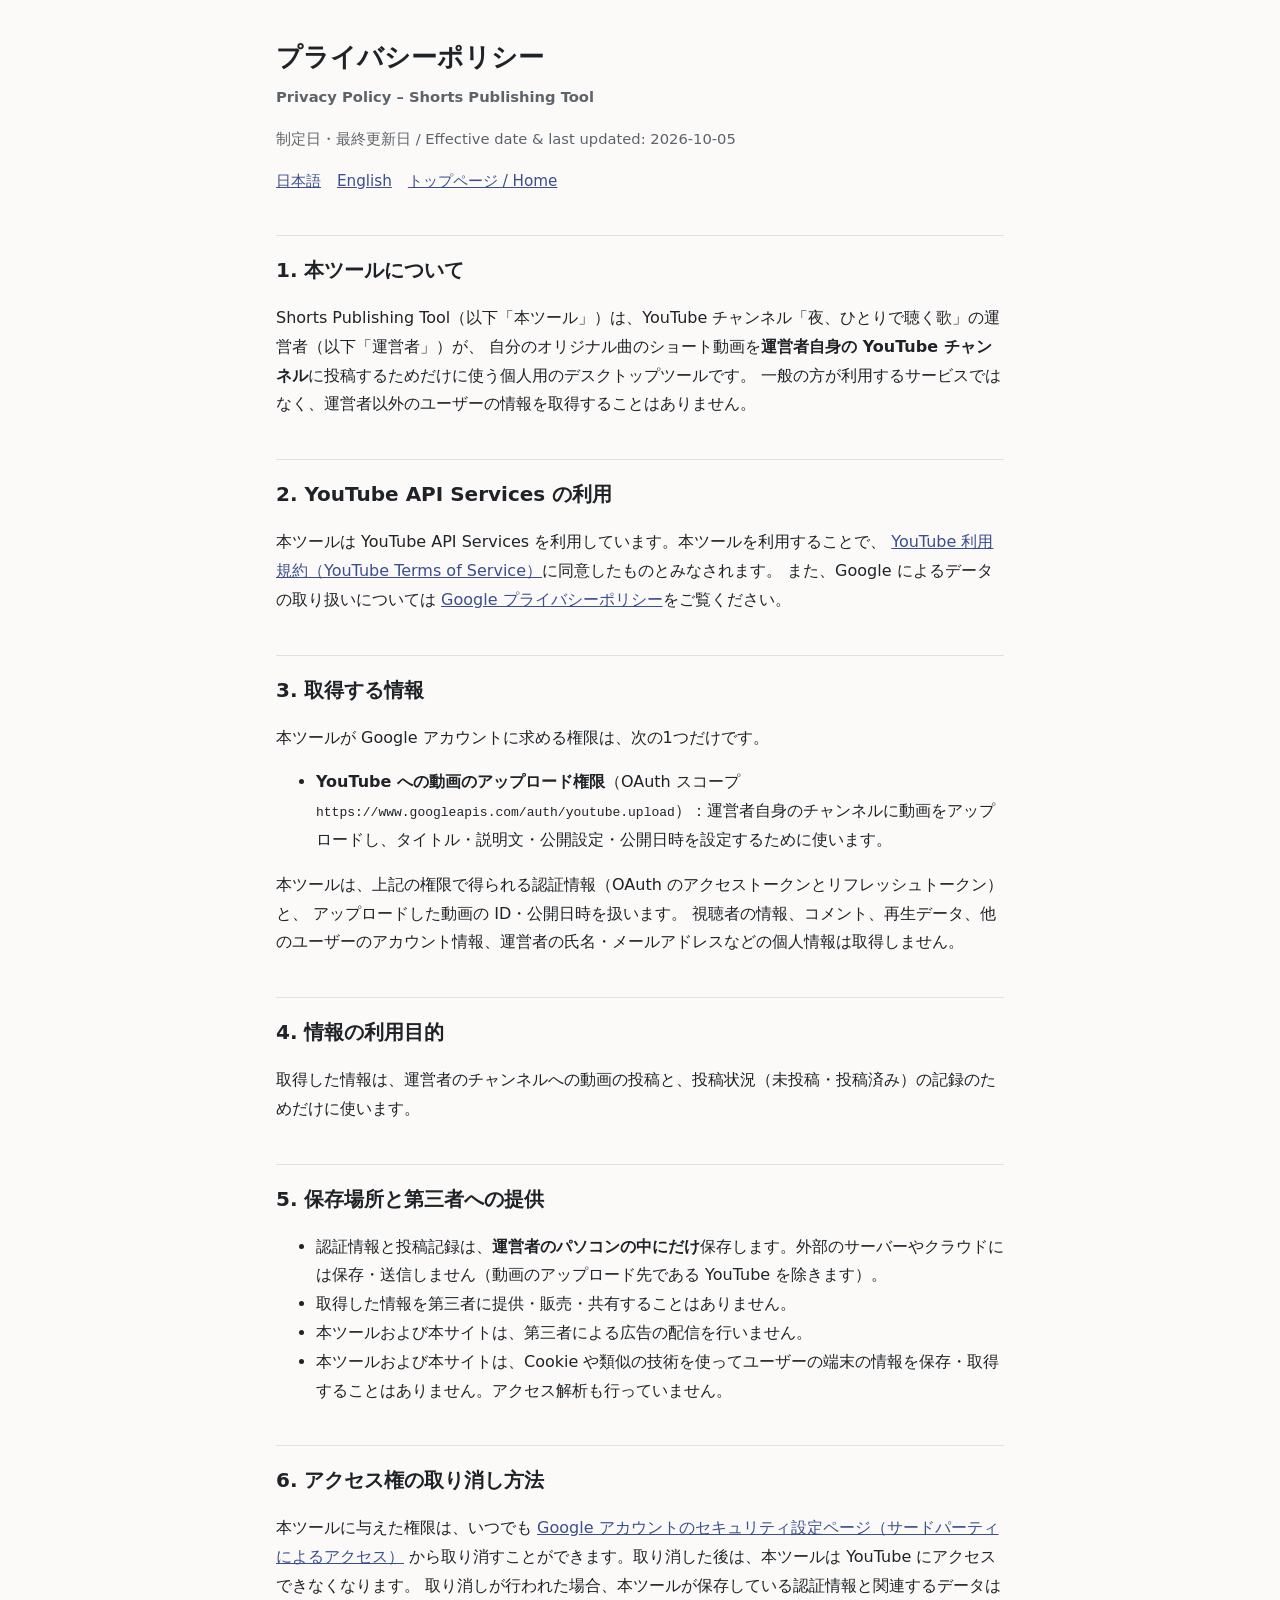
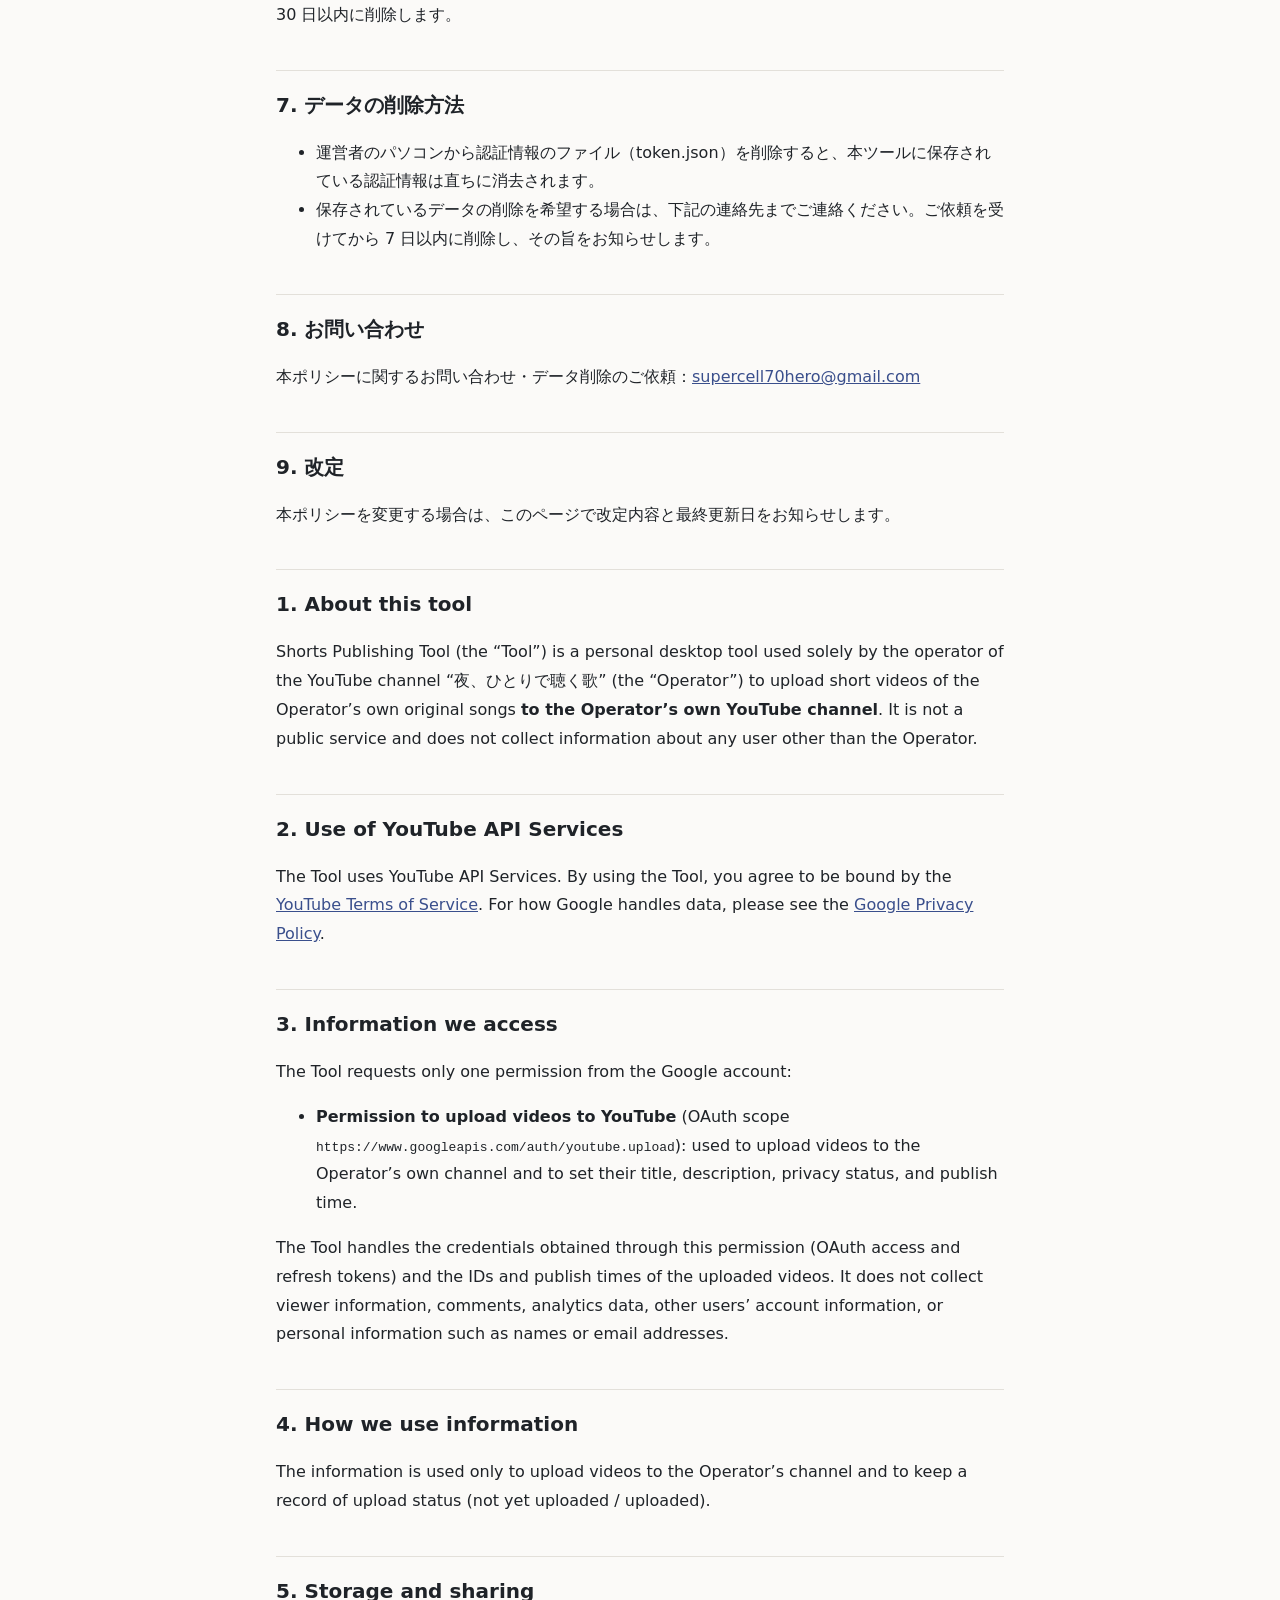
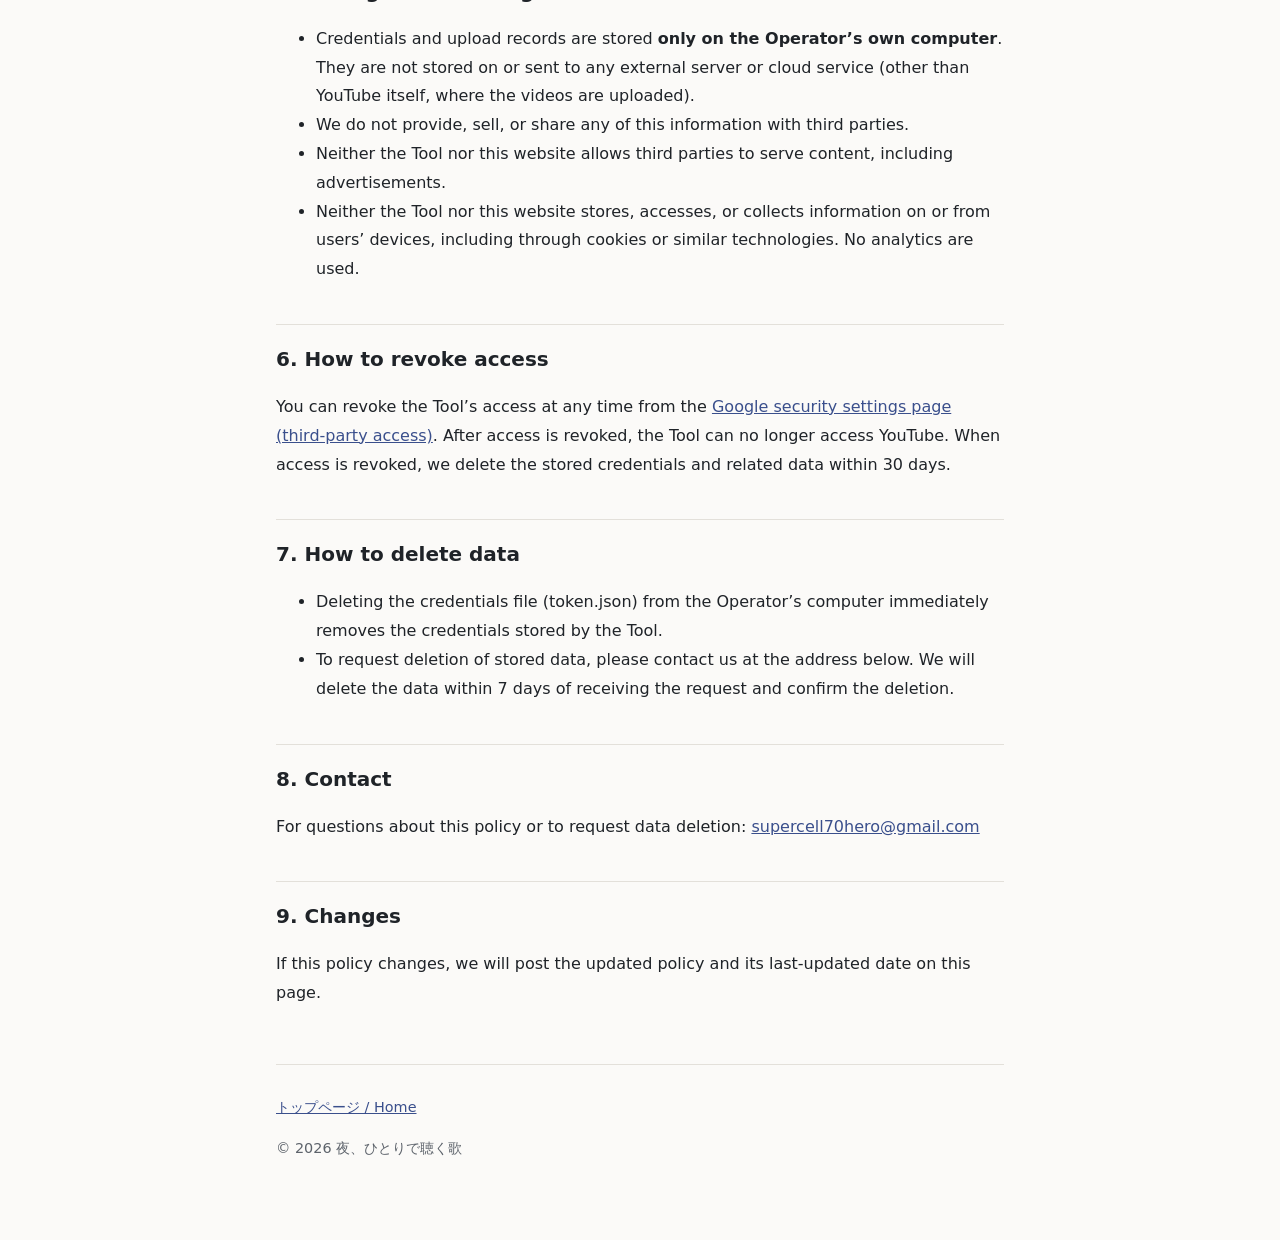
==== privacy.html @ 53562732 "Add top page and privacy policy Co-Authored-By: Claude Opus 5.5 <noreply@anthropic.com>" ====
<!doctype html>
<html lang="ja">
<head>
  <meta charset="utf-8">
  <meta name="viewport" content="width=device-width, initial-scale=1">
  <title>Privacy Policy – Shorts Publishing Tool</title>
  <meta name="description" content="Shorts Publishing Tool のプライバシーポリシー（日本語・英語）。">
  <link rel="stylesheet" href="style.css">
</head>
<body>
<main>
  <header>
    <h1>プライバシーポリシー<br><span class="muted">Privacy Policy – Shorts Publishing Tool</span></h1>
    <p class="muted">制定日・最終更新日 / Effective date &amp; last updated: 2026-10-05</p>
    <nav class="lang" aria-label="Language">
      <a href="#ja">日本語</a>
      <a href="#en">English</a>
      <a href="index.html">トップページ / Home</a>
    </nav>
  </header>

  <!-- ===================== 日本語 ===================== -->
  <section id="ja" lang="ja">
    <h2>1. 本ツールについて</h2>
    <p>
      Shorts Publishing Tool（以下「本ツール」）は、YouTube チャンネル「夜、ひとりで聴く歌」の運営者（以下「運営者」）が、
      自分のオリジナル曲のショート動画を<strong>運営者自身の YouTube チャンネル</strong>に投稿するためだけに使う個人用のデスクトップツールです。
      一般の方が利用するサービスではなく、運営者以外のユーザーの情報を取得することはありません。
    </p>

    <h2>2. YouTube API Services の利用</h2>
    <p>
      本ツールは YouTube API Services を利用しています。本ツールを利用することで、
      <a href="https://www.youtube.com/t/terms">YouTube 利用規約（YouTube Terms of Service）</a>に同意したものとみなされます。
      また、Google によるデータの取り扱いについては
      <a href="http://www.google.com/policies/privacy">Google プライバシーポリシー</a>をご覧ください。
    </p>

    <h2>3. 取得する情報</h2>
    <p>本ツールが Google アカウントに求める権限は、次の1つだけです。</p>
    <ul>
      <li><strong>YouTube への動画のアップロード権限</strong>（OAuth スコープ <code>https://www.googleapis.com/auth/youtube.upload</code>）：運営者自身のチャンネルに動画をアップロードし、タイトル・説明文・公開設定・公開日時を設定するために使います。</li>
    </ul>
    <p>
      本ツールは、上記の権限で得られる認証情報（OAuth のアクセストークンとリフレッシュトークン）と、
      アップロードした動画の ID・公開日時を扱います。
      視聴者の情報、コメント、再生データ、他のユーザーのアカウント情報、運営者の氏名・メールアドレスなどの個人情報は取得しません。
    </p>

    <h2>4. 情報の利用目的</h2>
    <p>取得した情報は、運営者のチャンネルへの動画の投稿と、投稿状況（未投稿・投稿済み）の記録のためだけに使います。</p>

    <h2>5. 保存場所と第三者への提供</h2>
    <ul>
      <li>認証情報と投稿記録は、<strong>運営者のパソコンの中にだけ</strong>保存します。外部のサーバーやクラウドには保存・送信しません（動画のアップロード先である YouTube を除きます）。</li>
      <li>取得した情報を第三者に提供・販売・共有することはありません。</li>
      <li>本ツールおよび本サイトは、第三者による広告の配信を行いません。</li>
      <li>本ツールおよび本サイトは、Cookie や類似の技術を使ってユーザーの端末の情報を保存・取得することはありません。アクセス解析も行っていません。</li>
    </ul>

    <h2>6. アクセス権の取り消し方法</h2>
    <p>
      本ツールに与えた権限は、いつでも
      <a href="https://security.google.com/settings/security/permissions">Google アカウントのセキュリティ設定ページ（サードパーティによるアクセス）</a>
      から取り消すことができます。取り消した後は、本ツールは YouTube にアクセスできなくなります。
      取り消しが行われた場合、本ツールが保存している認証情報と関連するデータは 30 日以内に削除します。
    </p>

    <h2>7. データの削除方法</h2>
    <ul>
      <li>運営者のパソコンから認証情報のファイル（token.json）を削除すると、本ツールに保存されている認証情報は直ちに消去されます。</li>
      <li>保存されているデータの削除を希望する場合は、下記の連絡先までご連絡ください。ご依頼を受けてから 7 日以内に削除し、その旨をお知らせします。</li>
    </ul>

    <h2>8. お問い合わせ</h2>
    <p>本ポリシーに関するお問い合わせ・データ削除のご依頼：<a href="mailto:supercell70hero@gmail.com">supercell70hero@gmail.com</a></p>

    <h2>9. 改定</h2>
    <p>本ポリシーを変更する場合は、このページで改定内容と最終更新日をお知らせします。</p>
  </section>

  <!-- ===================== English ===================== -->
  <section id="en" lang="en">
    <h2>1. About this tool</h2>
    <p>
      Shorts Publishing Tool (the “Tool”) is a personal desktop tool used solely by the operator of the YouTube channel
      “夜、ひとりで聴く歌” (the “Operator”) to upload short videos of the Operator’s own original songs
      <strong>to the Operator’s own YouTube channel</strong>.
      It is not a public service and does not collect information about any user other than the Operator.
    </p>

    <h2>2. Use of YouTube API Services</h2>
    <p>
      The Tool uses YouTube API Services. By using the Tool, you agree to be bound by the
      <a href="https://www.youtube.com/t/terms">YouTube Terms of Service</a>.
      For how Google handles data, please see the
      <a href="http://www.google.com/policies/privacy">Google Privacy Policy</a>.
    </p>

    <h2>3. Information we access</h2>
    <p>The Tool requests only one permission from the Google account:</p>
    <ul>
      <li><strong>Permission to upload videos to YouTube</strong> (OAuth scope <code>https://www.googleapis.com/auth/youtube.upload</code>): used to upload videos to the Operator’s own channel and to set their title, description, privacy status, and publish time.</li>
    </ul>
    <p>
      The Tool handles the credentials obtained through this permission (OAuth access and refresh tokens)
      and the IDs and publish times of the uploaded videos.
      It does not collect viewer information, comments, analytics data, other users’ account information,
      or personal information such as names or email addresses.
    </p>

    <h2>4. How we use information</h2>
    <p>The information is used only to upload videos to the Operator’s channel and to keep a record of upload status (not yet uploaded / uploaded).</p>

    <h2>5. Storage and sharing</h2>
    <ul>
      <li>Credentials and upload records are stored <strong>only on the Operator’s own computer</strong>. They are not stored on or sent to any external server or cloud service (other than YouTube itself, where the videos are uploaded).</li>
      <li>We do not provide, sell, or share any of this information with third parties.</li>
      <li>Neither the Tool nor this website allows third parties to serve content, including advertisements.</li>
      <li>Neither the Tool nor this website stores, accesses, or collects information on or from users’ devices, including through cookies or similar technologies. No analytics are used.</li>
    </ul>

    <h2>6. How to revoke access</h2>
    <p>
      You can revoke the Tool’s access at any time from the
      <a href="https://security.google.com/settings/security/permissions">Google security settings page (third-party access)</a>.
      After access is revoked, the Tool can no longer access YouTube.
      When access is revoked, we delete the stored credentials and related data within 30 days.
    </p>

    <h2>7. How to delete data</h2>
    <ul>
      <li>Deleting the credentials file (token.json) from the Operator’s computer immediately removes the credentials stored by the Tool.</li>
      <li>To request deletion of stored data, please contact us at the address below. We will delete the data within 7 days of receiving the request and confirm the deletion.</li>
    </ul>

    <h2>8. Contact</h2>
    <p>For questions about this policy or to request data deletion: <a href="mailto:supercell70hero@gmail.com">supercell70hero@gmail.com</a></p>

    <h2>9. Changes</h2>
    <p>If this policy changes, we will post the updated policy and its last-updated date on this page.</p>
  </section>

  <footer>
    <p><a href="index.html">トップページ / Home</a></p>
    <p>© 2026 夜、ひとりで聴く歌</p>
  </footer>
</main>
</body>
</html>
---- style.css ----
:root {
  --bg: #fbfaf8;
  --text: #1f2328;
  --muted: #5d636b;
  --line: #e3e0da;
  --accent: #3a4f8c;
  --card: #ffffff;
}

@media (prefers-color-scheme: dark) {
  :root {
    --bg: #14161b;
    --text: #e6e6e6;
    --muted: #a0a6ae;
    --line: #2c3038;
    --accent: #9fb3ec;
    --card: #1b1e24;
  }
}

* { box-sizing: border-box; }

body {
  margin: 0;
  background: var(--bg);
  color: var(--text);
  font-family: system-ui, -apple-system, "Segoe UI", "Hiragino Sans", "Noto Sans JP", "Yu Gothic UI", sans-serif;
  line-height: 1.8;
}

main {
  max-width: 760px;
  margin: 0 auto;
  padding: 40px 16px 64px;
}

header { margin-bottom: 32px; }
h1 { font-size: 1.6rem; line-height: 1.4; margin: 0 0 8px; }
h2 { font-size: 1.25rem; margin: 40px 0 8px; padding-top: 16px; border-top: 1px solid var(--line); }
h3 { font-size: 1.05rem; margin: 28px 0 4px; }
p, li { overflow-wrap: anywhere; }
.muted { color: var(--muted); font-size: 0.92rem; }

a { color: var(--accent); }

nav.lang { display: flex; gap: 16px; font-size: 0.95rem; margin: 8px 0 0; }

.card {
  background: var(--card);
  border: 1px solid var(--line);
  border-radius: 8px;
  padding: 16px 20px;
  margin: 16px 0;
}

footer {
  margin-top: 56px;
  padding-top: 16px;
  border-top: 1px solid var(--line);
  color: var(--muted);
  font-size: 0.9rem;
}
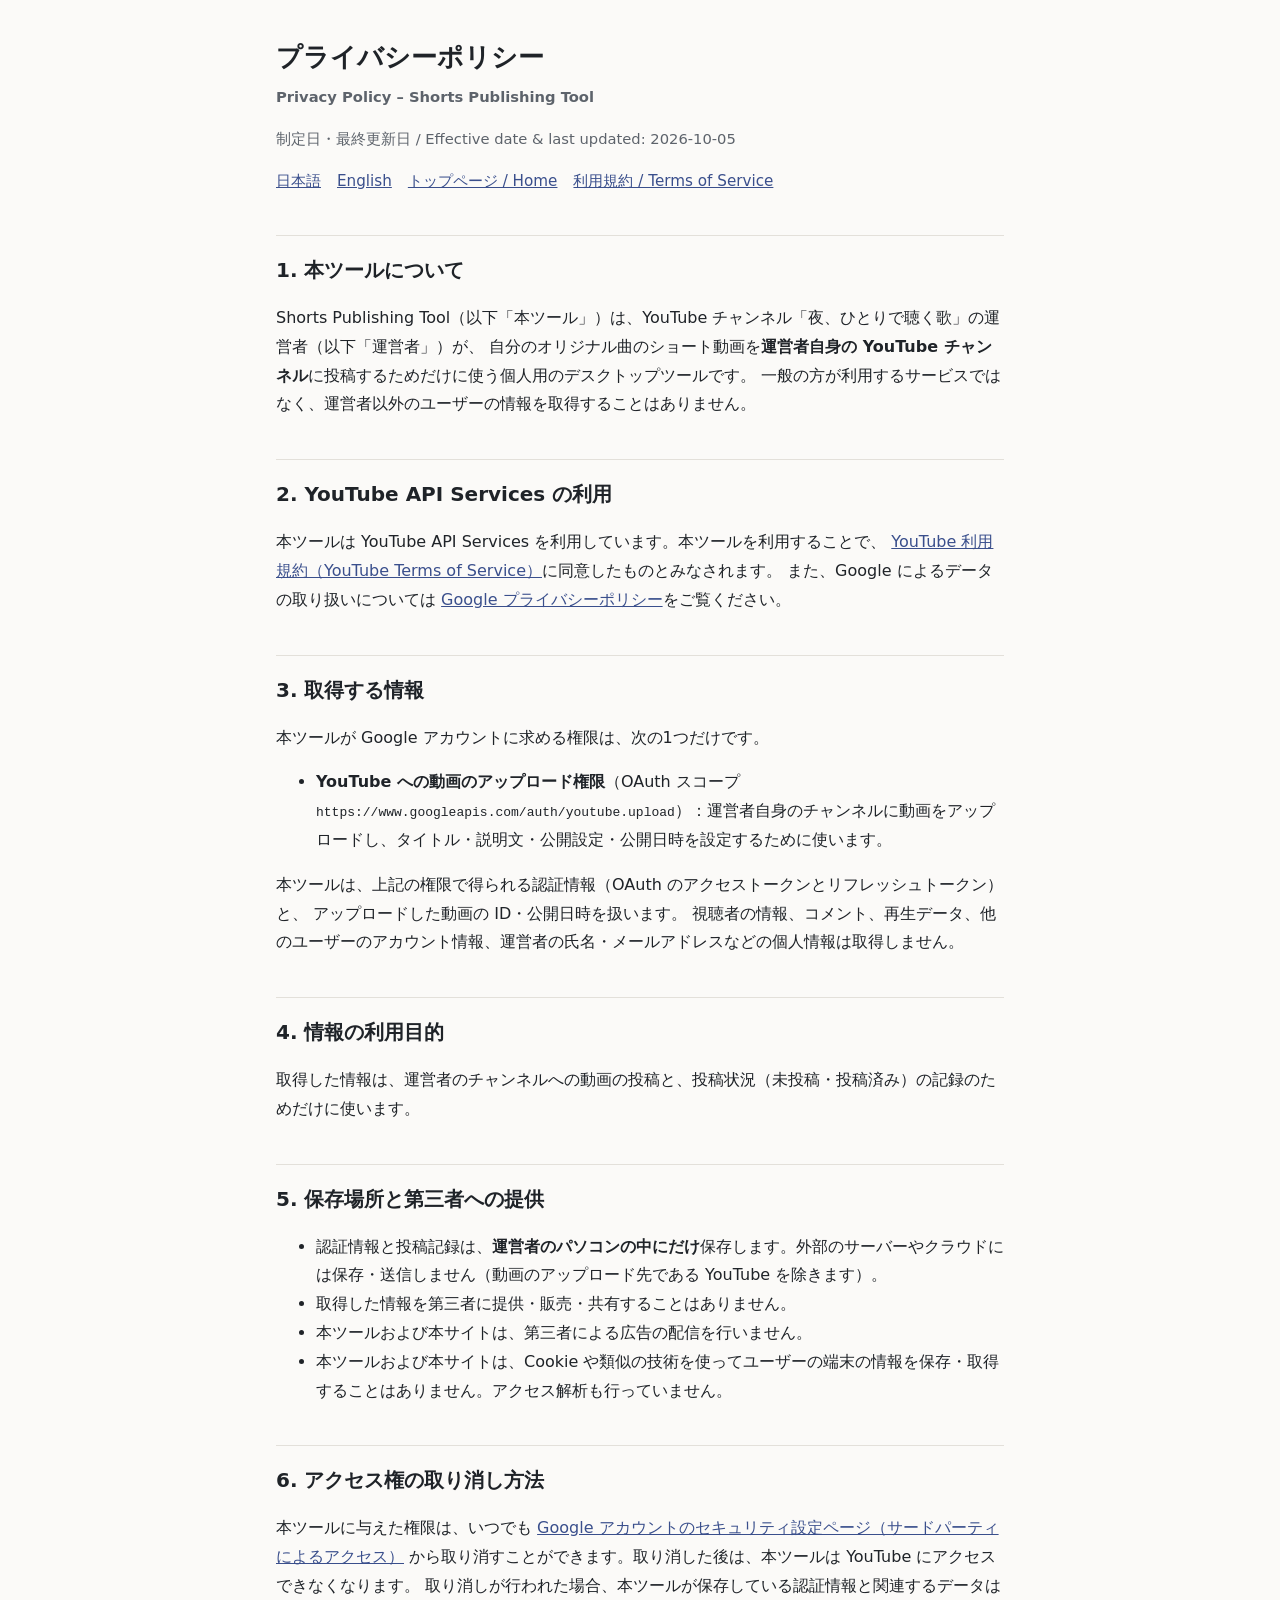
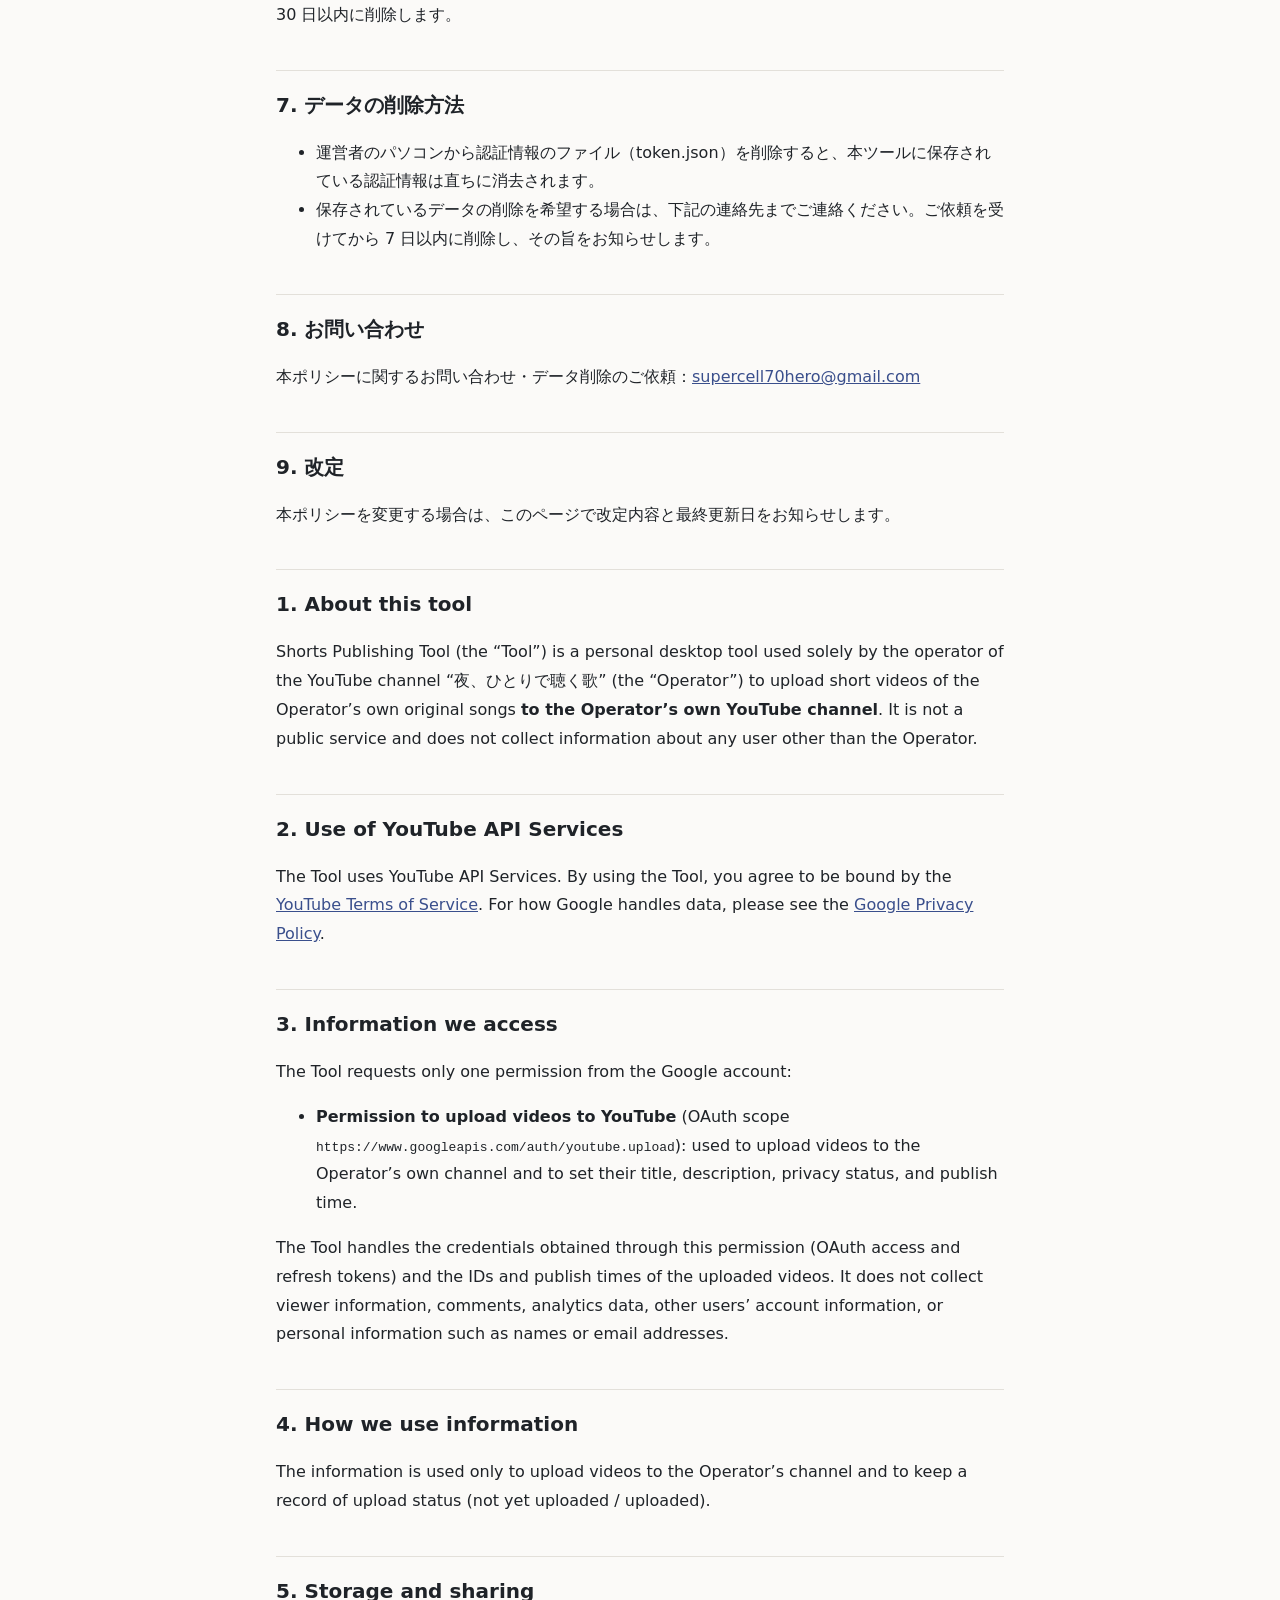
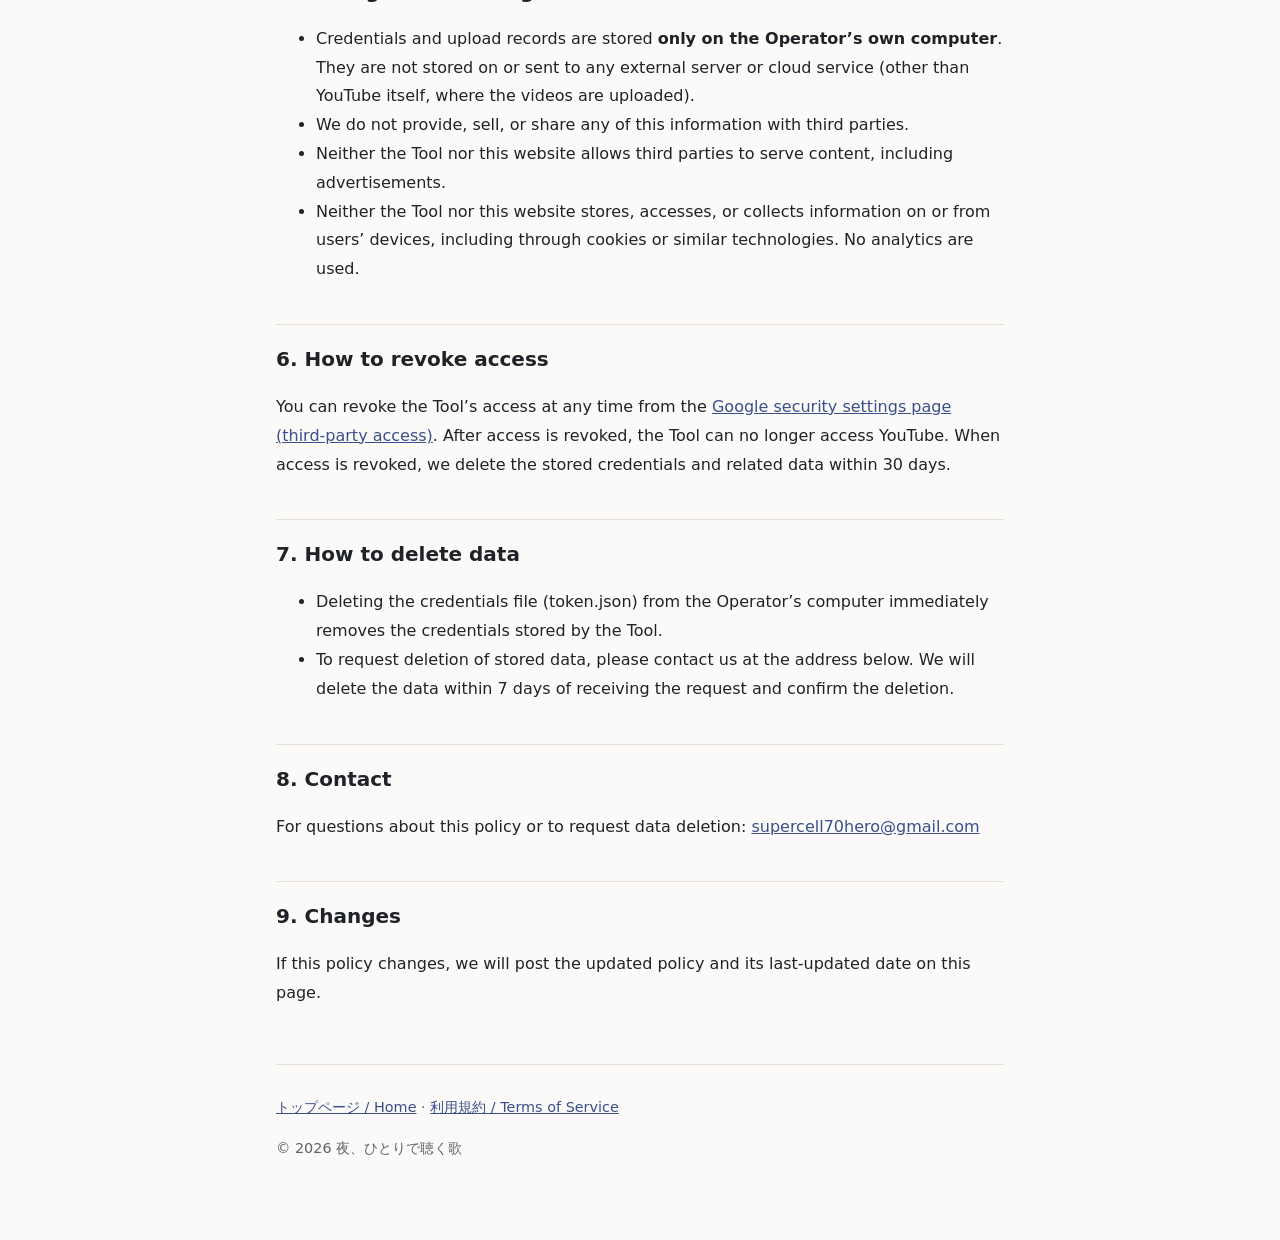
==== commit 34255421: "Add terms of service and YouTube API Services notice Co-Authored-By: Claude Opus 5.5 <noreply@anthro" ====
--- a/privacy.html
+++ b/privacy.html
@@ -16,6 +16,7 @@
       <a href="#ja">日本語</a>
       <a href="#en">English</a>
       <a href="index.html">トップページ / Home</a>
+      <a href="terms.html">利用規約 / Terms of Service</a>
     </nav>
   </header>
 
@@ -142,7 +143,7 @@
   </section>
 
   <footer>
-    <p><a href="index.html">トップページ / Home</a></p>
+    <p><a href="index.html">トップページ / Home</a> · <a href="terms.html">利用規約 / Terms of Service</a></p>
     <p>© 2026 夜、ひとりで聴く歌</p>
   </footer>
 </main>
--- a/style.css
+++ b/style.css
@@ -43,7 +43,8 @@
 
 a { color: var(--accent); }
 
-nav.lang { display: flex; gap: 16px; font-size: 0.95rem; margin: 8px 0 0; }
+nav.lang { display: flex; flex-wrap: wrap; gap: 4px 16px; font-size: 0.95rem; margin: 8px 0 0; }
+nav.lang a { white-space: nowrap; }
 
 .card {
   background: var(--card);
@@ -53,6 +54,15 @@
   margin: 16px 0;
 }
 
+.notice {
+  border: 2px solid var(--accent);
+  border-radius: 8px;
+  padding: 12px 20px;
+  margin: 0 0 24px;
+  background: var(--card);
+}
+.notice p { margin: 6px 0; }
+
 footer {
   margin-top: 56px;
   padding-top: 16px;
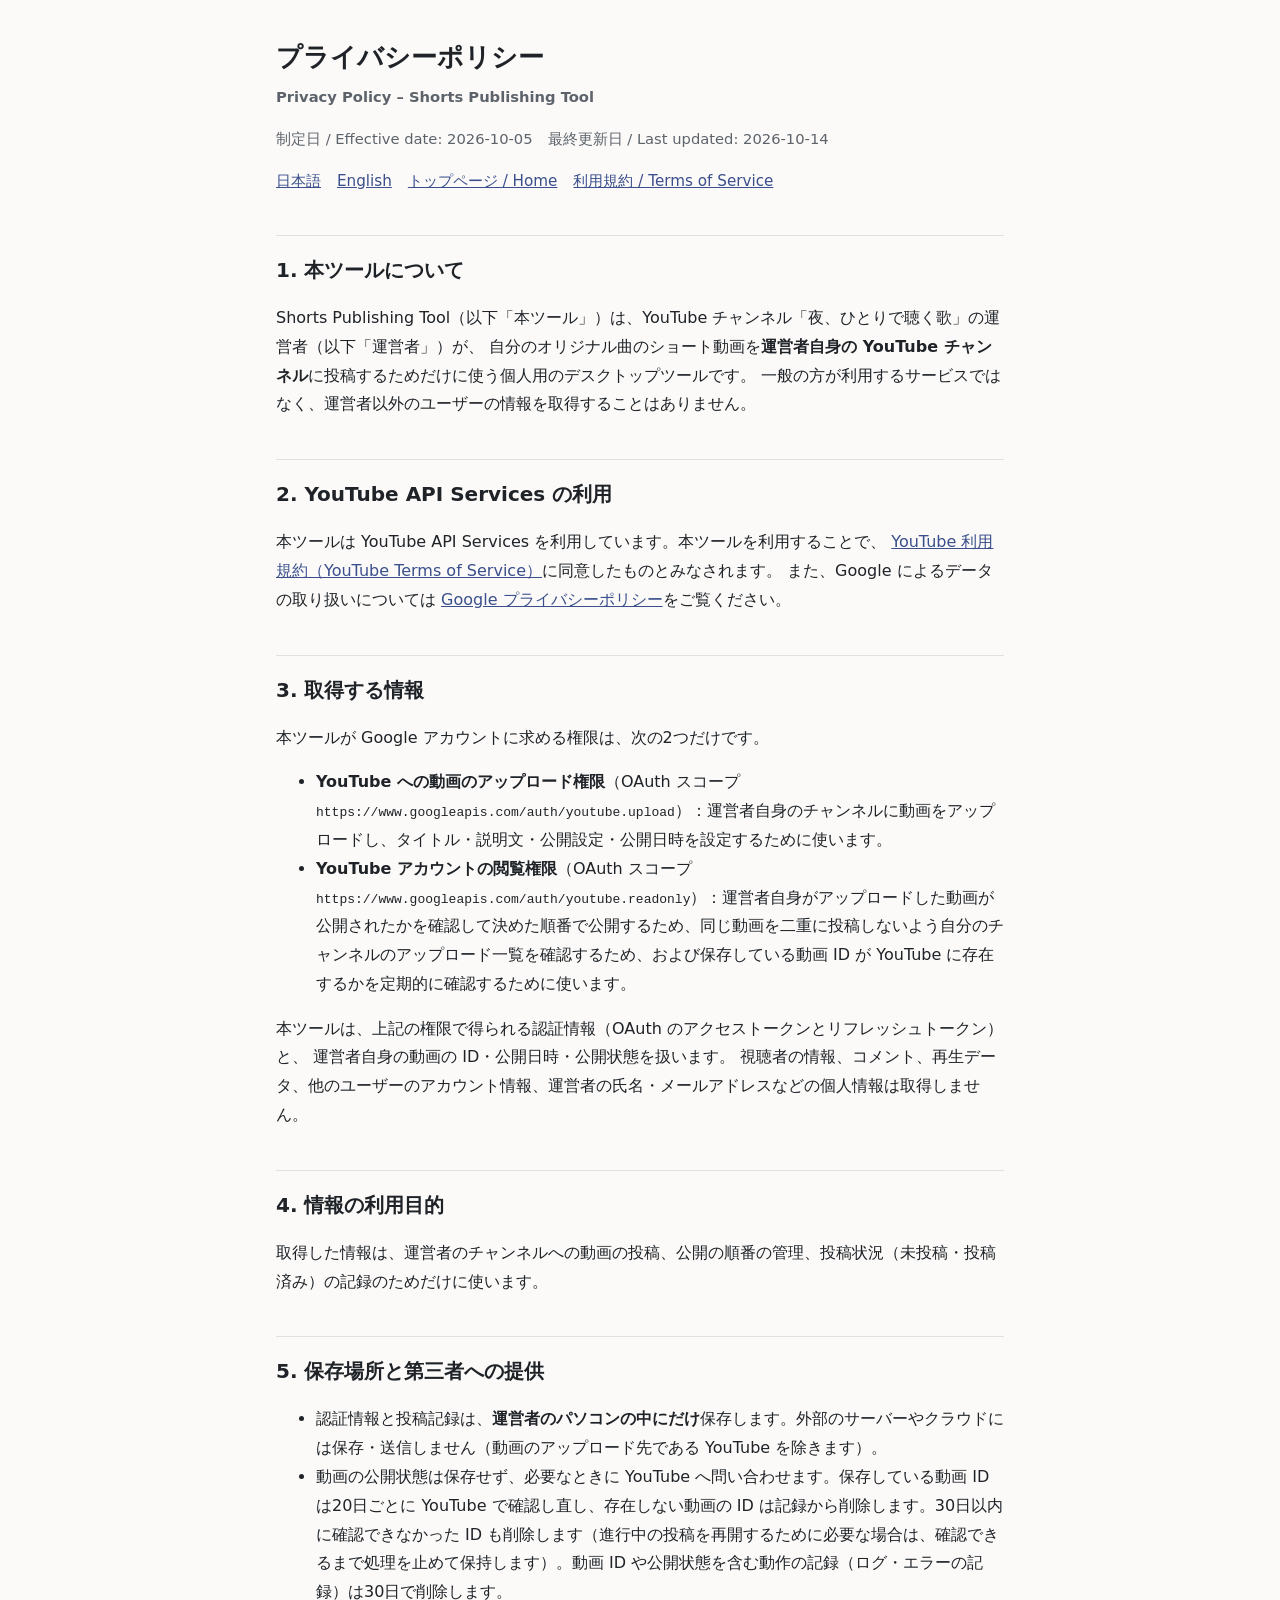
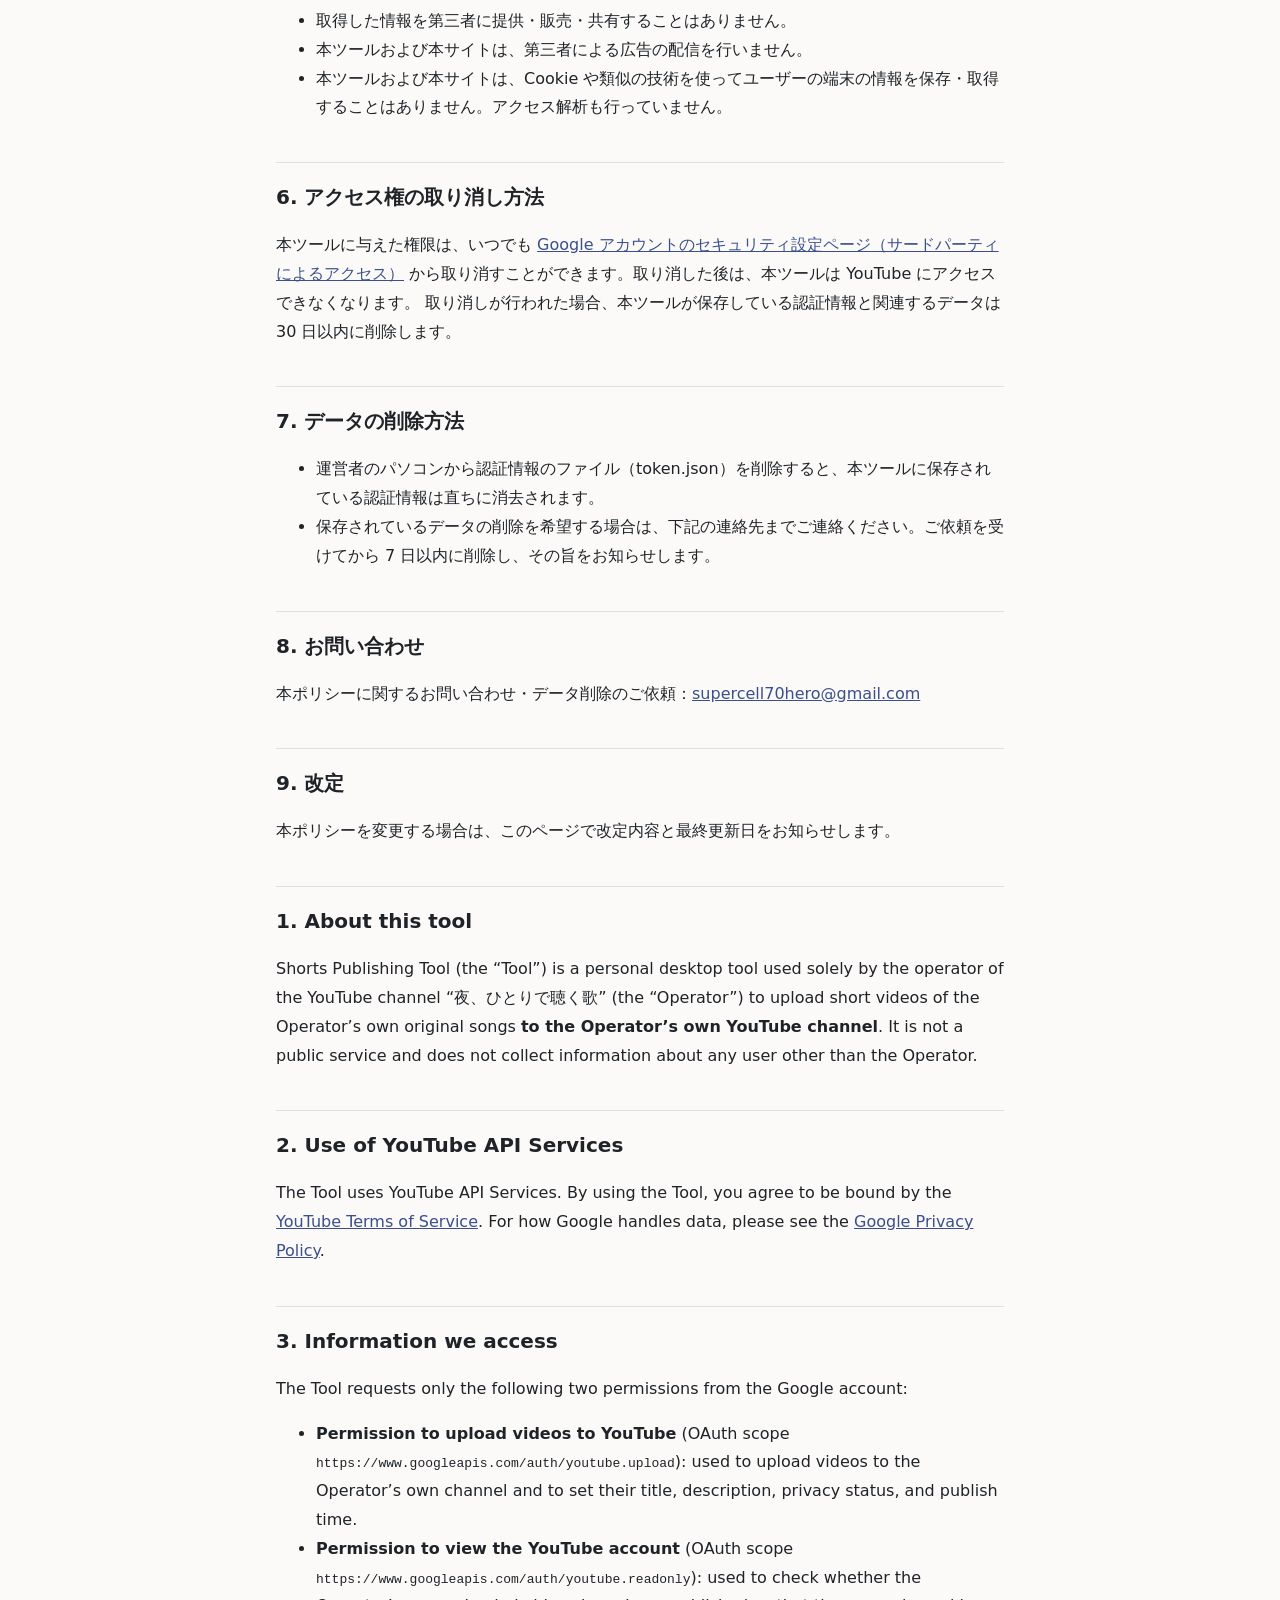
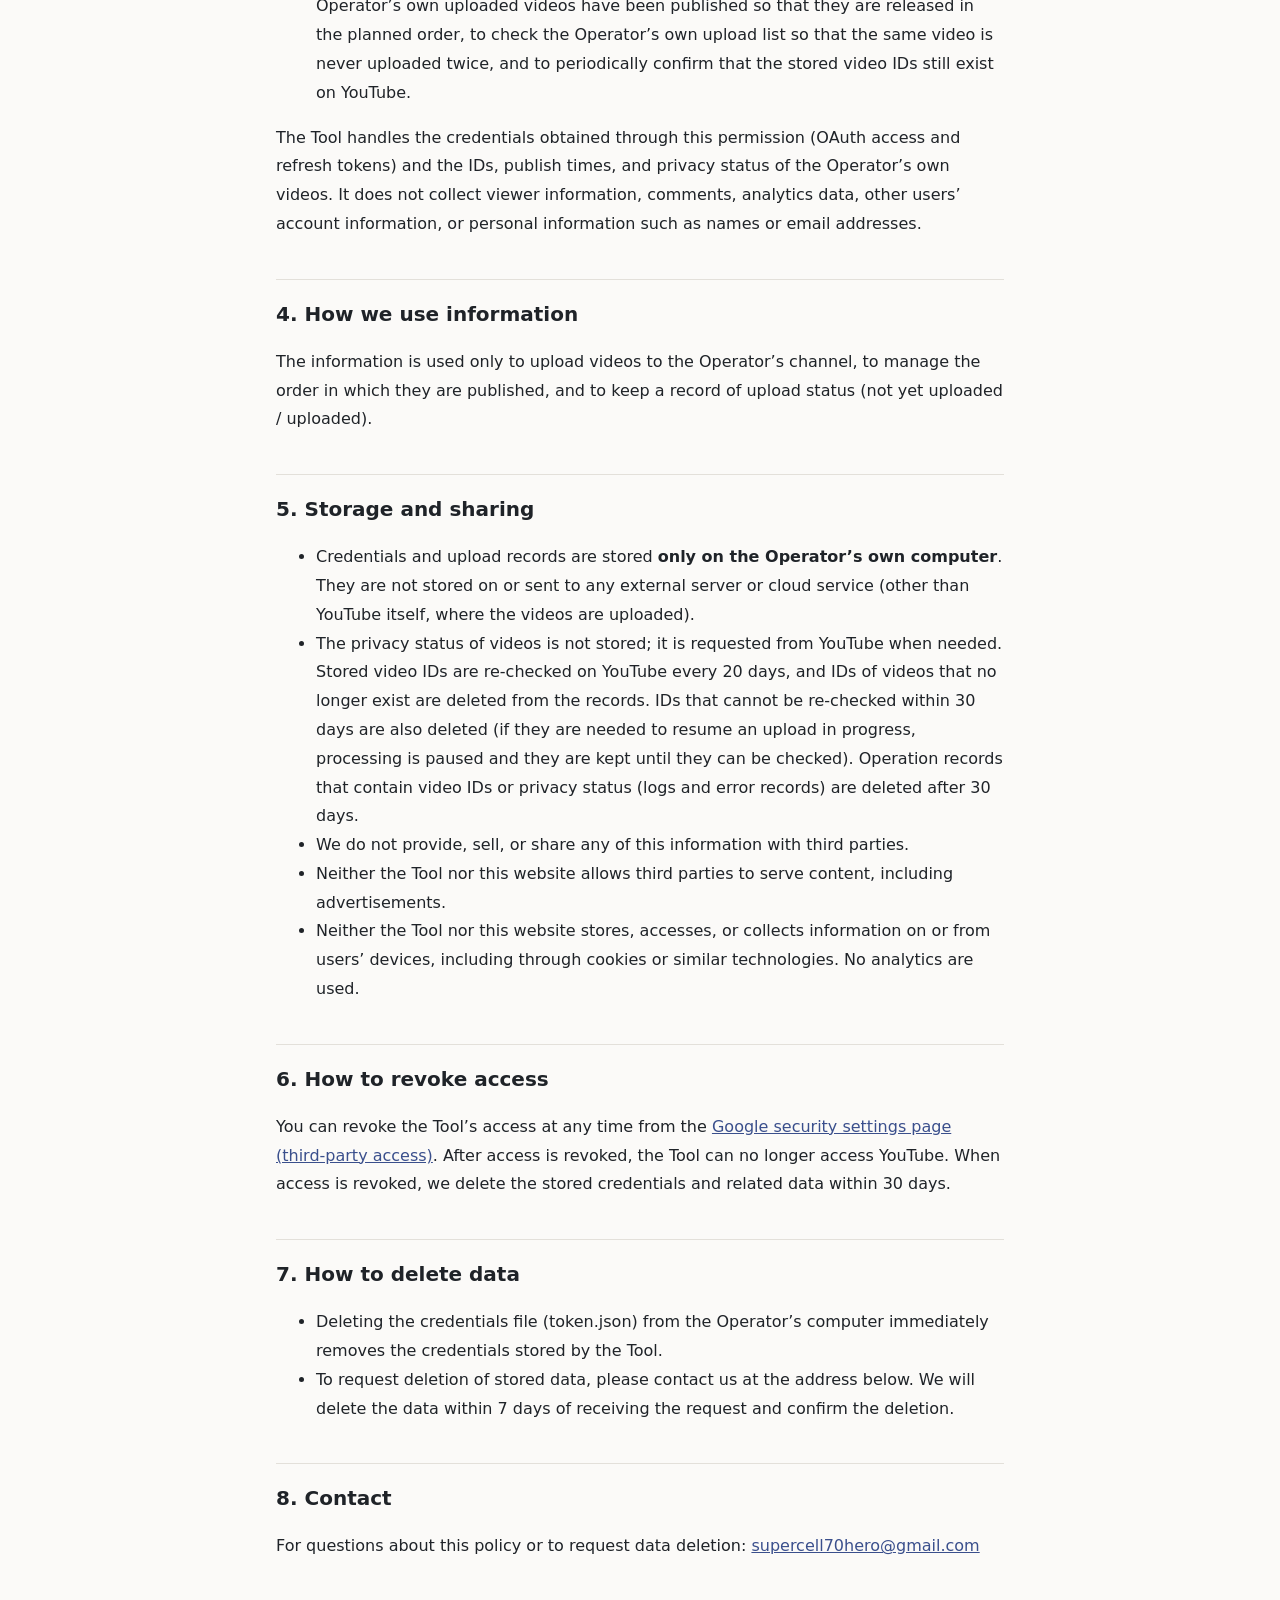
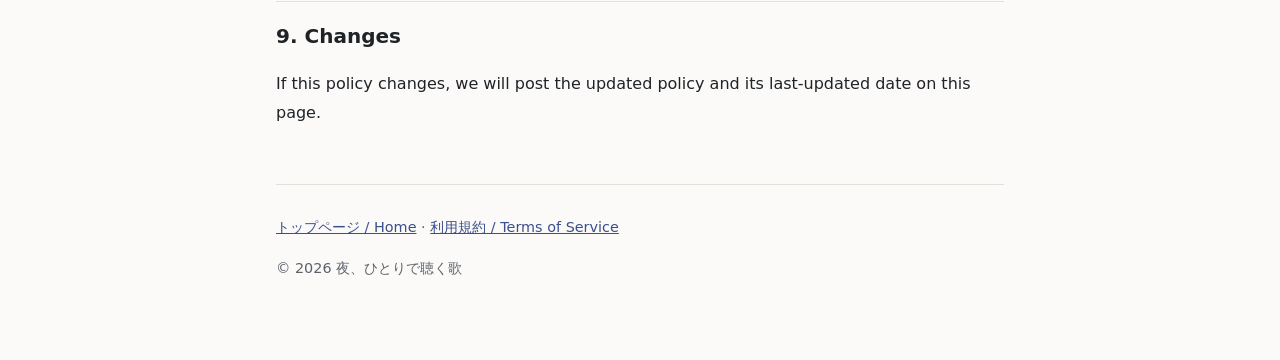
==== commit 076ea21c: "Update privacy policy: add youtube.readonly scope and data retention Co-Authored-By: Claude Opus 5.5" ====
--- a/privacy.html
+++ b/privacy.html
@@ -11,7 +11,7 @@
 <main>
   <header>
     <h1>プライバシーポリシー<br><span class="muted">Privacy Policy – Shorts Publishing Tool</span></h1>
-    <p class="muted">制定日・最終更新日 / Effective date &amp; last updated: 2026-10-05</p>
+    <p class="muted">制定日 / Effective date: 2026-10-05　最終更新日 / Last updated: 2026-10-14</p>
     <nav class="lang" aria-label="Language">
       <a href="#ja">日本語</a>
       <a href="#en">English</a>
@@ -38,22 +38,24 @@
     </p>
 
     <h2>3. 取得する情報</h2>
-    <p>本ツールが Google アカウントに求める権限は、次の1つだけです。</p>
+    <p>本ツールが Google アカウントに求める権限は、次の2つだけです。</p>
     <ul>
       <li><strong>YouTube への動画のアップロード権限</strong>（OAuth スコープ <code>https://www.googleapis.com/auth/youtube.upload</code>）：運営者自身のチャンネルに動画をアップロードし、タイトル・説明文・公開設定・公開日時を設定するために使います。</li>
+      <li><strong>YouTube アカウントの閲覧権限</strong>（OAuth スコープ <code>https://www.googleapis.com/auth/youtube.readonly</code>）：運営者自身がアップロードした動画が公開されたかを確認して決めた順番で公開するため、同じ動画を二重に投稿しないよう自分のチャンネルのアップロード一覧を確認するため、および保存している動画 ID が YouTube に存在するかを定期的に確認するために使います。</li>
     </ul>
     <p>
       本ツールは、上記の権限で得られる認証情報（OAuth のアクセストークンとリフレッシュトークン）と、
-      アップロードした動画の ID・公開日時を扱います。
+      運営者自身の動画の ID・公開日時・公開状態を扱います。
       視聴者の情報、コメント、再生データ、他のユーザーのアカウント情報、運営者の氏名・メールアドレスなどの個人情報は取得しません。
     </p>
 
     <h2>4. 情報の利用目的</h2>
-    <p>取得した情報は、運営者のチャンネルへの動画の投稿と、投稿状況（未投稿・投稿済み）の記録のためだけに使います。</p>
+    <p>取得した情報は、運営者のチャンネルへの動画の投稿、公開の順番の管理、投稿状況（未投稿・投稿済み）の記録のためだけに使います。</p>
 
     <h2>5. 保存場所と第三者への提供</h2>
     <ul>
       <li>認証情報と投稿記録は、<strong>運営者のパソコンの中にだけ</strong>保存します。外部のサーバーやクラウドには保存・送信しません（動画のアップロード先である YouTube を除きます）。</li>
+      <li>動画の公開状態は保存せず、必要なときに YouTube へ問い合わせます。保存している動画 ID は20日ごとに YouTube で確認し直し、存在しない動画の ID は記録から削除します。30日以内に確認できなかった ID も削除します（進行中の投稿を再開するために必要な場合は、確認できるまで処理を止めて保持します）。動画 ID や公開状態を含む動作の記録（ログ・エラーの記録）は30日で削除します。</li>
       <li>取得した情報を第三者に提供・販売・共有することはありません。</li>
       <li>本ツールおよび本サイトは、第三者による広告の配信を行いません。</li>
       <li>本ツールおよび本サイトは、Cookie や類似の技術を使ってユーザーの端末の情報を保存・取得することはありません。アクセス解析も行っていません。</li>
@@ -99,23 +101,25 @@
     </p>
 
     <h2>3. Information we access</h2>
-    <p>The Tool requests only one permission from the Google account:</p>
+    <p>The Tool requests only the following two permissions from the Google account:</p>
     <ul>
       <li><strong>Permission to upload videos to YouTube</strong> (OAuth scope <code>https://www.googleapis.com/auth/youtube.upload</code>): used to upload videos to the Operator’s own channel and to set their title, description, privacy status, and publish time.</li>
+      <li><strong>Permission to view the YouTube account</strong> (OAuth scope <code>https://www.googleapis.com/auth/youtube.readonly</code>): used to check whether the Operator’s own uploaded videos have been published so that they are released in the planned order, to check the Operator’s own upload list so that the same video is never uploaded twice, and to periodically confirm that the stored video IDs still exist on YouTube.</li>
     </ul>
     <p>
       The Tool handles the credentials obtained through this permission (OAuth access and refresh tokens)
-      and the IDs and publish times of the uploaded videos.
+      and the IDs, publish times, and privacy status of the Operator’s own videos.
       It does not collect viewer information, comments, analytics data, other users’ account information,
       or personal information such as names or email addresses.
     </p>
 
     <h2>4. How we use information</h2>
-    <p>The information is used only to upload videos to the Operator’s channel and to keep a record of upload status (not yet uploaded / uploaded).</p>
+    <p>The information is used only to upload videos to the Operator’s channel, to manage the order in which they are published, and to keep a record of upload status (not yet uploaded / uploaded).</p>
 
     <h2>5. Storage and sharing</h2>
     <ul>
       <li>Credentials and upload records are stored <strong>only on the Operator’s own computer</strong>. They are not stored on or sent to any external server or cloud service (other than YouTube itself, where the videos are uploaded).</li>
+      <li>The privacy status of videos is not stored; it is requested from YouTube when needed. Stored video IDs are re-checked on YouTube every 20 days, and IDs of videos that no longer exist are deleted from the records. IDs that cannot be re-checked within 30 days are also deleted (if they are needed to resume an upload in progress, processing is paused and they are kept until they can be checked). Operation records that contain video IDs or privacy status (logs and error records) are deleted after 30 days.</li>
       <li>We do not provide, sell, or share any of this information with third parties.</li>
       <li>Neither the Tool nor this website allows third parties to serve content, including advertisements.</li>
       <li>Neither the Tool nor this website stores, accesses, or collects information on or from users’ devices, including through cookies or similar technologies. No analytics are used.</li>
